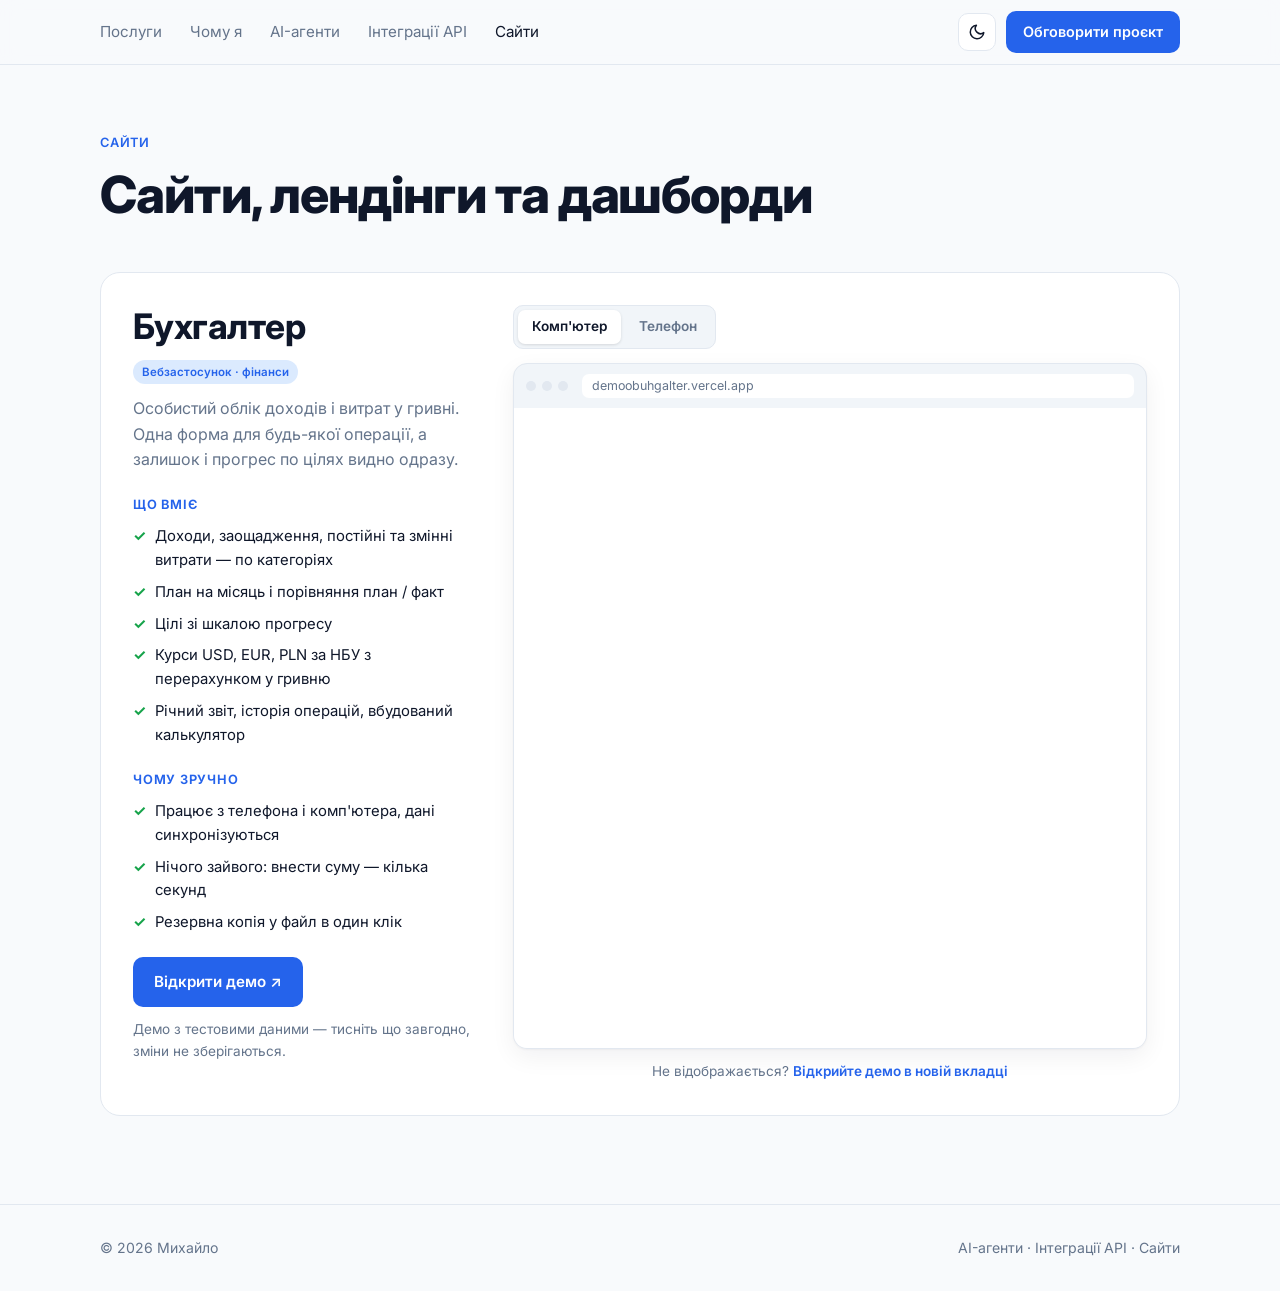
==== sites.html @ 5dda21ce "Сторінка сайтів: демо «Бухгалтер» у вбудованому вікні з описом і перемикачем ПК/телефон Co-Authored-" ====
<!doctype html>
<html lang="uk">
<head>
  <meta charset="utf-8">
  <meta name="viewport" content="width=device-width, initial-scale=1">
  <title>Сайти — Михайло</title>
  <meta name="description" content="Сайти, лендінги та дашборди: приклади робіт.">
  <script>try{var t=localStorage.getItem('theme');if(t)document.documentElement.dataset.theme=t;}catch(e){}</script>
  <link rel="preconnect" href="https://fonts.googleapis.com">
  <link rel="preconnect" href="https://fonts.gstatic.com" crossorigin>
  <link href="https://fonts.googleapis.com/css2?family=Inter:wght@400;500;600;700;800&display=swap" rel="stylesheet">
  <link rel="stylesheet" href="assets/css/style.css?v=7">
</head>
<body>

<header class="nav">
  <div class="container nav-inner">
    <ul class="nav-links">
      <li><a href="index.html#services">Послуги</a></li>
      <li><a href="index.html#why">Чому я</a></li>
      <li><a href="index.html#agents">AI-агенти</a></li>
      <li><a href="index.html#api">Інтеграції API</a></li>
      <li><a href="sites.html" class="active">Сайти</a></li>
    </ul>
    <div class="nav-right">
      <button class="theme-toggle" aria-label="Перемкнути тему" title="Світла / темна тема">
        <svg class="ic-sun" viewBox="0 0 24 24" fill="none" stroke="currentColor" stroke-width="2" stroke-linecap="round"><circle cx="12" cy="12" r="4"/><path d="M12 2v2M12 20v2M4.9 4.9l1.4 1.4M17.7 17.7l1.4 1.4M2 12h2M20 12h2M4.9 19.1l1.4-1.4M17.7 6.3l1.4-1.4"/></svg>
        <svg class="ic-moon" viewBox="0 0 24 24" fill="none" stroke="currentColor" stroke-width="2" stroke-linecap="round" stroke-linejoin="round"><path d="M21 12.8A9 9 0 1 1 11.2 3a7 7 0 0 0 9.8 9.8z"/></svg>
      </button>
      <a href="https://t.me/difuene" class="btn btn-primary nav-cta" target="_blank" rel="noopener">Обговорити проєкт</a>
      <button class="burger" aria-label="Меню">
        <svg width="24" height="24" viewBox="0 0 24 24" fill="none" stroke="currentColor" stroke-width="2"><path d="M4 7h16M4 12h16M4 17h16"/></svg>
      </button>
    </div>
  </div>
</header>

<main>
  <section class="page-hero">
    <div class="container">
      <span class="eyebrow">Сайти</span>
      <h1>Сайти, лендінги та дашборди</h1>
    </div>
  </section>

  <section style="padding-top: 24px;">
    <div class="container">
      <!-- ===== Демо: Бухгалтер ===== -->
      <article class="demo reveal">
        <div class="demo-info">
          <div class="demo-top">
            <h2>Бухгалтер</h2>
            <span class="badge">Вебзастосунок · фінанси</span>
          </div>
          <p class="demo-lead">Особистий облік доходів і витрат у гривні. Одна форма для будь-якої операції, а залишок і прогрес по цілях видно одразу.</p>

          <h3>Що вміє</h3>
          <ul class="demo-list">
            <li>Доходи, заощадження, постійні та змінні витрати — по категоріях</li>
            <li>План на місяць і порівняння план / факт</li>
            <li>Цілі зі шкалою прогресу</li>
            <li>Курси USD, EUR, PLN за НБУ з перерахунком у гривню</li>
            <li>Річний звіт, історія операцій, вбудований калькулятор</li>
          </ul>

          <h3>Чому зручно</h3>
          <ul class="demo-list">
            <li>Працює з телефона і комп'ютера, дані синхронізуються</li>
            <li>Нічого зайвого: внести суму — кілька секунд</li>
            <li>Резервна копія у файл в один клік</li>
          </ul>

          <a href="https://demoobuhgalter.vercel.app/" class="btn btn-primary" target="_blank" rel="noopener">Відкрити демо ↗</a>
          <p class="demo-note">Демо з тестовими даними — тисніть що завгодно, зміни не зберігаються.</p>
        </div>

        <div class="demo-view">
          <div class="device-switch" role="group" aria-label="Розмір перегляду">
            <button class="on" data-device="desktop">Комп'ютер</button>
            <button data-device="mobile">Телефон</button>
          </div>
          <div class="browser-frame" data-device="desktop">
            <div class="browser-bar">
              <i></i><i></i><i></i>
              <a class="url" href="https://demoobuhgalter.vercel.app/" target="_blank" rel="noopener">demoobuhgalter.vercel.app</a>
            </div>
            <iframe src="https://demoobuhgalter.vercel.app/" title="Демо сайту «Бухгалтер»" loading="lazy"></iframe>
          </div>
          <p class="demo-note center">Не відображається? <a href="https://demoobuhgalter.vercel.app/" target="_blank" rel="noopener">Відкрийте демо в новій вкладці</a></p>
        </div>
      </article>

      <!-- Сюди додавати наступні демо (скопіюй блок <article class="demo"> вище) -->
    </div>
  </section>
</main>

<footer>
  <div class="container footer-inner">
    <span>© <span data-year></span> Михайло</span>
    <span>AI-агенти · Інтеграції API · Сайти</span>
  </div>
</footer>

<script src="assets/js/main.js?v=7"></script>
</body>
</html>
---- assets/css/style.css ----
/* ===== Кольори і базові змінні ===== */
:root {
  --bg: #f8fafc;
  --surface: #ffffff;
  --surface-2: #f1f5f9;
  --border: #e2e8f0;
  --text: #0f172a;
  --muted: #64748b;
  --accent: #2563eb;
  --accent-soft: #dbeafe;
  --accent-text: #ffffff;
  --ok: #16a34a;
  --radius: 14px;
  --shadow: 0 1px 2px rgba(15, 23, 42, .04), 0 8px 24px rgba(15, 23, 42, .06);
  --max: 1120px;
}

/* Темна тема: вмикається кнопкою (data-theme="dark") або за налаштуваннями системи */
:root[data-theme="dark"] {
  --bg: #0b1120;
  --surface: #111827;
  --surface-2: #1e293b;
  --border: #1f2a3c;
  --text: #e2e8f0;
  --muted: #94a3b8;
  --accent: #3b82f6;
  --accent-soft: #1e3a5f;
  --shadow: 0 1px 2px rgba(0, 0, 0, .3), 0 8px 24px rgba(0, 0, 0, .25);
  color-scheme: dark;
}
@media (prefers-color-scheme: dark) {
  :root:not([data-theme="light"]) {
    --bg: #0b1120;
    --surface: #111827;
    --surface-2: #1e293b;
    --border: #1f2a3c;
    --text: #e2e8f0;
    --muted: #94a3b8;
    --accent: #3b82f6;
    --accent-soft: #1e3a5f;
    --shadow: 0 1px 2px rgba(0, 0, 0, .3), 0 8px 24px rgba(0, 0, 0, .25);
    color-scheme: dark;
  }
}
body { transition: background-color .25s, color .25s; }

* { box-sizing: border-box; margin: 0; padding: 0; }
html { scroll-behavior: smooth; }
body {
  font-family: "Inter", system-ui, -apple-system, "Segoe UI", sans-serif;
  background: var(--bg);
  color: var(--text);
  line-height: 1.6;
  -webkit-font-smoothing: antialiased;
}
a { color: inherit; text-decoration: none; }
img { max-width: 100%; display: block; }

.container { max-width: var(--max); margin: 0 auto; padding: 0 20px; }
section { padding: 88px 0; }
.section-alt { background: var(--surface); border-block: 1px solid var(--border); }

/* ===== Типографіка ===== */
h1 { font-size: clamp(2rem, 5vw, 3.2rem); line-height: 1.15; letter-spacing: -.02em; font-weight: 800; }
h2 { font-size: clamp(1.6rem, 3.5vw, 2.2rem); line-height: 1.2; letter-spacing: -.015em; font-weight: 750; }
h3 { font-size: 1.1rem; font-weight: 650; }
.lead { font-size: 1.125rem; color: var(--muted); max-width: 560px; }
.eyebrow {
  display: inline-block; font-size: .8rem; font-weight: 600; letter-spacing: .06em;
  text-transform: uppercase; color: var(--accent); margin-bottom: 12px;
}
.section-head { margin-bottom: 40px; max-width: 640px; }
.section-head p { color: var(--muted); margin-top: 10px; }

/* ===== Кнопки ===== */
.btn {
  display: inline-flex; align-items: center; gap: 8px;
  padding: 12px 20px; border-radius: 10px; font-weight: 600; font-size: .95rem;
  border: 1px solid transparent; transition: transform .15s, background .15s, border-color .15s;
}
.btn:hover { transform: translateY(-1px); }
.btn-primary { background: var(--accent); color: var(--accent-text); }
.btn-primary:hover { filter: brightness(1.08); }
.btn-ghost { border-color: var(--border); background: var(--surface); }
.btn-ghost:hover { border-color: var(--accent); }

/* ===== Навігація ===== */
.nav {
  position: sticky; top: 0; z-index: 50;
  background: color-mix(in srgb, var(--bg) 85%, transparent);
  backdrop-filter: blur(10px);
  border-bottom: 1px solid var(--border);
}
.nav-inner { display: flex; align-items: center; justify-content: space-between; height: 64px; }
.logo { font-weight: 800; font-size: 1.1rem; letter-spacing: -.01em; }
.logo span { color: var(--accent); }
.nav-links { display: flex; gap: 28px; list-style: none; font-size: .95rem; color: var(--muted); }
.nav-links a:hover, .nav-links a.active { color: var(--text); }
.nav-cta { padding: 8px 16px; font-size: .9rem; }
.burger { display: none; background: none; border: 0; color: var(--text); cursor: pointer; padding: 6px; }
.nav-right { display: flex; align-items: center; gap: 10px; margin-left: auto; }

/* Перемикач теми */
.theme-toggle {
  width: 38px; height: 38px; border-radius: 10px; cursor: pointer;
  border: 1px solid var(--border); background: var(--surface); color: var(--text);
  display: grid; place-items: center; transition: border-color .15s;
}
.theme-toggle:hover { border-color: var(--accent); }
.theme-toggle svg { width: 18px; height: 18px; }
.theme-toggle .ic-sun { display: none; }
:root[data-theme="dark"] .theme-toggle .ic-sun { display: block; }
:root[data-theme="dark"] .theme-toggle .ic-moon { display: none; }
@media (prefers-color-scheme: dark) {
  :root:not([data-theme="light"]) .theme-toggle .ic-sun { display: block; }
  :root:not([data-theme="light"]) .theme-toggle .ic-moon { display: none; }
}

/* ===== Чому саме я ===== */
.why-grid { display: grid; grid-template-columns: repeat(3, 1fr); gap: 20px; }
.why-stat b { display: block; font-size: 2.6rem; line-height: 1; font-weight: 800; color: var(--accent); letter-spacing: -.02em; }
.why-stat span { display: block; font-weight: 650; margin-top: 6px; }
.why-stat p { margin-top: 10px; }

/* ===== Hero ===== */
.hero { padding: 72px 0 88px; }
.hero-grid { display: grid; grid-template-columns: 1.1fr .9fr; gap: 56px; align-items: center; }
.hero h1 .hl { color: var(--accent); }
.hero .lead { margin: 20px 0 28px; }
.hero-actions { display: flex; gap: 12px; flex-wrap: wrap; }
.hero-stats { display: flex; gap: 32px; margin-top: 40px; }
.hero-stats b { display: block; font-size: 1.5rem; font-weight: 800; }
.hero-stats span { font-size: .85rem; color: var(--muted); }

/* ===== Чат-демо агента ===== */
.chat {
  background: var(--surface); border: 1px solid var(--border); border-radius: 18px;
  box-shadow: var(--shadow); overflow: hidden; max-width: 420px; margin-left: auto; width: 100%;
}
.chat-head { display: flex; align-items: center; gap: 12px; padding: 14px 18px; border-bottom: 1px solid var(--border); }
.chat-avatar {
  width: 38px; height: 38px; border-radius: 50%; background: var(--accent-soft); color: var(--accent);
  display: grid; place-items: center; font-weight: 700; flex: 0 0 auto;
}
.chat-title b { display: block; font-size: .95rem; }
.chat-title small { color: var(--ok); font-size: .8rem; }
.chat-niche {
  margin-left: auto; font-size: .75rem; font-weight: 600; padding: 4px 10px; border-radius: 999px;
  background: var(--surface-2); color: var(--muted); border: 1px solid var(--border);
  transition: opacity .3s; white-space: nowrap;
}
.chat-body {
  padding: 18px; height: 340px; display: flex; flex-direction: column; gap: 10px; overflow: hidden;
  transition: opacity .35s;
}
.chat-body.fade { opacity: 0; }
.msg {
  max-width: 82%; padding: 10px 14px; border-radius: 14px; font-size: .92rem; line-height: 1.45;
  animation: pop .3s ease both; flex: 0 0 auto;
}
.msg.bot { background: var(--surface-2); border-bottom-left-radius: 4px; }
.msg.user { background: var(--accent); color: var(--accent-text); margin-left: auto; border-bottom-right-radius: 4px; }
.msg.system {
  align-self: center; max-width: 100%; font-size: .78rem; color: var(--ok); text-align: center;
  background: transparent; border: 1px dashed var(--ok); border-radius: 999px; padding: 4px 12px;
}
.typing { display: inline-flex; gap: 4px; padding: 14px; }
.typing i { width: 6px; height: 6px; border-radius: 50%; background: var(--muted); animation: blink-dot 1s infinite; }
.typing i:nth-child(2) { animation-delay: .15s; }
.typing i:nth-child(3) { animation-delay: .3s; }
.chat-dots { display: flex; justify-content: center; gap: 6px; padding: 0 0 14px; }
.chat-dots i { width: 6px; height: 6px; border-radius: 999px; background: var(--border); transition: width .3s, background .3s; }
.chat-dots i.on { width: 18px; background: var(--accent); }
@keyframes pop { from { opacity: 0; transform: translateY(6px); } to { opacity: 1; transform: none; } }
@keyframes blink-dot { 0%, 100% { opacity: .3; } 50% { opacity: 1; } }

/* ===== Картки ===== */
.grid-3 { display: grid; grid-template-columns: repeat(3, 1fr); gap: 20px; }
.grid-3:empty, .grid-2:empty { display: none; }
.grid-2 { display: grid; grid-template-columns: repeat(2, 1fr); gap: 20px; }
.card {
  background: var(--surface); border: 1px solid var(--border); border-radius: var(--radius);
  padding: 24px; transition: border-color .2s, transform .2s, box-shadow .2s;
}
.card:hover { border-color: color-mix(in srgb, var(--accent) 45%, var(--border)); transform: translateY(-2px); box-shadow: var(--shadow); }
.card p { color: var(--muted); font-size: .95rem; margin-top: 8px; }
.icon {
  width: 44px; height: 44px; border-radius: 12px; background: var(--accent-soft); color: var(--accent);
  display: grid; place-items: center; margin-bottom: 16px;
}
.icon svg { width: 22px; height: 22px; }
.card-link { display: inline-block; margin-top: 16px; font-weight: 600; font-size: .9rem; color: var(--accent); }
.card-link:hover { text-decoration: underline; }

.tags { display: flex; flex-wrap: wrap; gap: 6px; margin-top: 16px; }
.tag {
  font-size: .75rem; font-weight: 500; padding: 3px 10px; border-radius: 999px;
  background: var(--surface-2); color: var(--muted); border: 1px solid var(--border);
}

/* Картка проєкту */
.project .project-top { display: flex; justify-content: space-between; align-items: flex-start; gap: 12px; }
.badge {
  font-size: .72rem; font-weight: 600; padding: 3px 9px; border-radius: 999px;
  background: var(--accent-soft); color: var(--accent); white-space: nowrap;
}
.project ul { list-style: none; margin-top: 14px; display: grid; gap: 6px; }
.project li { font-size: .9rem; color: var(--muted); padding-left: 20px; position: relative; }
.project li::before { content: "✓"; position: absolute; left: 0; color: var(--ok); font-weight: 700; }

/* ===== Схема інтеграції API ===== */
.flow {
  display: flex; align-items: center; justify-content: space-between; gap: 8px;
  background: var(--surface); border: 1px solid var(--border); border-radius: var(--radius);
  padding: 28px; margin-bottom: 28px;
}
.flow-node { text-align: center; flex: 0 0 auto; min-width: 120px; }
.flow-node .icon { margin: 0 auto 10px; }
.flow-node b { display: block; font-size: .95rem; }
.flow-node small { color: var(--muted); font-size: .8rem; }
.flow-line { flex: 1; height: 2px; background: var(--border); position: relative; overflow: hidden; border-radius: 2px; }
.flow-line::after {
  content: ""; position: absolute; top: 0; left: -30%; width: 30%; height: 100%;
  background: var(--accent); border-radius: 2px; animation: flow 1.8s linear infinite;
}
.flow-line:nth-of-type(4)::after { animation-delay: .6s; }
.flow-line:nth-of-type(6)::after { animation-delay: 1.2s; }
@keyframes flow { to { left: 100%; } }

/* ===== Кроки ===== */
.steps { display: grid; grid-template-columns: repeat(4, 1fr); gap: 20px; counter-reset: step; }
.step { position: relative; padding-top: 52px; }
.step::before {
  counter-increment: step; content: "0" counter(step);
  position: absolute; top: 0; left: 0; font-size: 1.8rem; font-weight: 800; color: var(--accent); opacity: .85;
}
.step p { color: var(--muted); font-size: .93rem; margin-top: 6px; }

/* ===== CTA / контакти ===== */
.cta {
  background: var(--accent); color: var(--accent-text); border-radius: 20px;
  padding: 48px; display: flex; align-items: center; justify-content: space-between; gap: 32px;
}
.cta p { opacity: .85; margin-top: 8px; max-width: 480px; }
.cta-links { display: flex; gap: 12px; flex-wrap: wrap; }
.cta .btn { background: #fff; color: #1e3a8a; }
.cta .btn.btn-outline { background: transparent; color: #fff; border-color: rgba(255, 255, 255, .5); }

footer { padding: 32px 0; color: var(--muted); font-size: .88rem; border-top: 1px solid var(--border); }
.footer-inner { display: flex; justify-content: space-between; flex-wrap: wrap; gap: 12px; }

/* ===== Сторінка сайтів ===== */
.page-hero { padding: 64px 0 24px; }
.page-hero .lead { margin-top: 14px; }

.site-card { padding: 0; overflow: hidden; display: flex; flex-direction: column; }
.site-card .site-info { padding: 22px 24px 24px; flex: 1; display: flex; flex-direction: column; }
.site-card .site-info .actions { margin-top: auto; padding-top: 18px; display: flex; gap: 16px; }

/* Мокап браузера (заглушка замість скріншота) */
.browser { background: var(--surface-2); border-bottom: 1px solid var(--border); }
.browser-bar { display: flex; align-items: center; gap: 6px; padding: 10px 12px; }
.browser-bar i { width: 9px; height: 9px; border-radius: 50%; background: var(--border); }
.browser-bar .url {
  flex: 1; margin-left: 8px; height: 20px; border-radius: 6px; background: var(--surface);
  font-size: .7rem; color: var(--muted); display: flex; align-items: center; padding: 0 10px;
}
.preview { height: 200px; position: relative; overflow: hidden; }
.preview img { width: 100%; height: 100%; object-fit: cover; object-position: top; }
/* Схематичні "сторінки" — поки немає реальних скріншотів */
.mock { position: absolute; inset: 0; padding: 18px; display: flex; flex-direction: column; gap: 10px; }
.mock .m-nav { height: 10px; width: 40%; border-radius: 4px; background: rgba(255,255,255,.7); }
.mock .m-title { height: 18px; width: 70%; border-radius: 5px; background: rgba(255,255,255,.95); margin-top: 14px; }
.mock .m-text { height: 8px; width: 55%; border-radius: 4px; background: rgba(255,255,255,.6); }
.mock .m-row { display: flex; gap: 10px; margin-top: auto; }
.mock .m-box { flex: 1; height: 54px; border-radius: 8px; background: rgba(255,255,255,.35); }
.mock-warm { background: linear-gradient(135deg, #f59e0b, #ef4444); }
.mock-blue { background: linear-gradient(135deg, #2563eb, #0ea5e9); }
.mock-dark { background: linear-gradient(135deg, #0f172a, #334155); }
.mock-green { background: linear-gradient(135deg, #059669, #14b8a6); }
.mock-violet { background: linear-gradient(135deg, #7c3aed, #6366f1); }
.mock-slate { background: linear-gradient(135deg, #475569, #94a3b8); }

.filter { display: flex; gap: 8px; flex-wrap: wrap; margin-bottom: 28px; }
.filter button {
  font: inherit; font-size: .88rem; padding: 7px 14px; border-radius: 999px; cursor: pointer;
  border: 1px solid var(--border); background: var(--surface); color: var(--muted);
}
.filter button.on { background: var(--accent); border-color: var(--accent); color: var(--accent-text); }

.includes { display: grid; grid-template-columns: repeat(4, 1fr); gap: 16px; }
.includes .card { padding: 20px; }
.includes h3 { font-size: 1rem; }

/* ===== Демо сайту з вбудованим вікном ===== */
.demo {
  display: grid; grid-template-columns: 340px 1fr; gap: 40px; align-items: start;
  background: var(--surface); border: 1px solid var(--border); border-radius: 20px; padding: 32px;
}
.demo-top { display: flex; align-items: center; gap: 12px; flex-wrap: wrap; }
.demo-lead { color: var(--muted); margin: 12px 0 22px; }
.demo-info h3 { font-size: .8rem; text-transform: uppercase; letter-spacing: .06em; color: var(--accent); margin-bottom: 10px; }
.demo-list { list-style: none; display: grid; gap: 8px; margin-bottom: 22px; }
.demo-list li { font-size: .93rem; padding-left: 22px; position: relative; }
.demo-list li::before { content: "✓"; position: absolute; left: 0; color: var(--ok); font-weight: 700; }
.demo-note { font-size: .85rem; color: var(--muted); margin-top: 12px; }
.demo-note.center { text-align: center; }
.demo-note a { color: var(--accent); font-weight: 600; }
.demo-note a:hover { text-decoration: underline; }

.demo-view { min-width: 0; }
.device-switch {
  display: inline-flex; padding: 4px; gap: 4px; margin-bottom: 14px;
  background: var(--surface-2); border: 1px solid var(--border); border-radius: 10px;
}
.device-switch button {
  font: inherit; font-size: .85rem; font-weight: 600; padding: 6px 14px; border-radius: 7px;
  border: 0; background: transparent; color: var(--muted); cursor: pointer;
}
.device-switch button.on { background: var(--surface); color: var(--text); box-shadow: 0 1px 3px rgba(0,0,0,.12); }

.browser-frame {
  border: 1px solid var(--border); border-radius: 14px; overflow: hidden; background: var(--surface-2);
  box-shadow: var(--shadow); margin: 0 auto; width: 100%; transition: max-width .35s ease;
}
.browser-frame[data-device="mobile"] { max-width: 390px; border-radius: 28px; }
.browser-frame .browser-bar { display: flex; align-items: center; gap: 6px; padding: 10px 12px; }
.browser-frame .browser-bar i { width: 10px; height: 10px; border-radius: 50%; background: var(--border); }
.browser-frame .url {
  flex: 1; margin-left: 8px; height: 24px; border-radius: 7px; background: var(--surface);
  font-size: .78rem; color: var(--muted); display: flex; align-items: center; padding: 0 10px;
  overflow: hidden; white-space: nowrap; text-overflow: ellipsis;
}
.browser-frame .url:hover { color: var(--accent); }
.browser-frame iframe { display: block; width: 100%; height: 640px; border: 0; background: #fff; }
.browser-frame[data-device="mobile"] iframe { height: 720px; }

@media (max-width: 960px) {
  .demo { grid-template-columns: 1fr; padding: 24px; gap: 28px; }
}
@media (max-width: 720px) {
  .demo { padding: 20px; }
  .device-switch { display: none; }
  .browser-frame iframe { height: 620px; }
}

/* ===== Поява при скролі ===== */
.reveal { opacity: 0; transform: translateY(16px); transition: opacity .6s, transform .6s; }
.reveal.in { opacity: 1; transform: none; }

/* ===== Адаптив ===== */
@media (max-width: 960px) {
  .hero-grid { grid-template-columns: 1fr; }
  .chat { margin: 0 auto; }
  .grid-3, .steps, .includes, .why-grid { grid-template-columns: repeat(2, 1fr); }
  .cta { flex-direction: column; align-items: flex-start; }
}
@media (max-width: 720px) {
  section { padding: 64px 0; }
  .nav-links, .nav-cta { display: none; }
  .burger { display: block; }
  .nav.open .nav-links {
    display: flex; flex-direction: column; gap: 4px; position: absolute; top: 64px; left: 0; right: 0;
    background: var(--surface); border-bottom: 1px solid var(--border); padding: 12px 20px 18px;
  }
  .nav.open .nav-links a { display: block; padding: 10px 0; }
  .grid-3, .grid-2, .steps, .includes, .why-grid { grid-template-columns: 1fr; }
  .flow { flex-direction: column; }
  .flow-line { width: 2px; height: 28px; flex: 0 0 28px; }
  .flow-line::after { width: 100%; height: 30%; left: 0; top: -30%; animation-name: flow-v; }
  .hero-stats { gap: 22px; }
  .cta { padding: 32px 24px; }
}
@keyframes flow-v { to { top: 100%; } }

@media (prefers-reduced-motion: reduce) {
  *, *::before, *::after { animation: none !important; transition: none !important; }
  .reveal { opacity: 1; transform: none; }
}
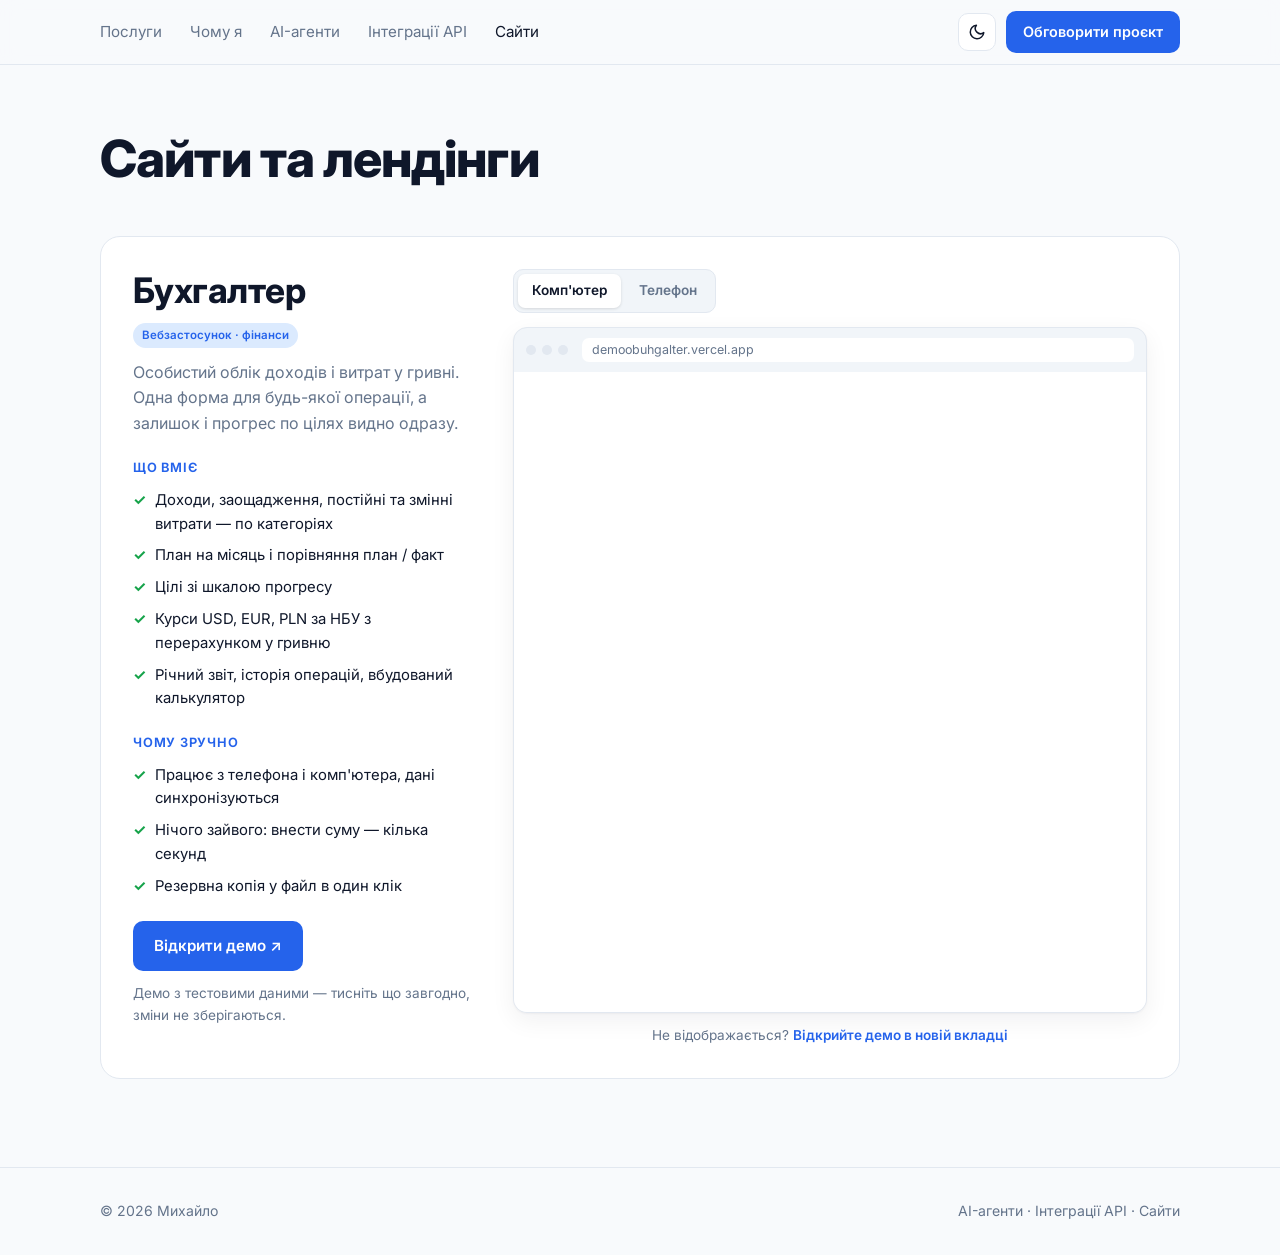
==== commit 702e6ca8: "Сайти: заголовок «Сайти та лендінги», прибрано дубль-підпис Co-Authored-By: Claude Opus 5.5 <noreply" ====
--- a/sites.html
+++ b/sites.html
@@ -4,7 +4,7 @@
   <meta charset="utf-8">
   <meta name="viewport" content="width=device-width, initial-scale=1">
   <title>Сайти — Михайло</title>
-  <meta name="description" content="Сайти, лендінги та дашборди: приклади робіт.">
+  <meta name="description" content="Сайти та лендінги: приклади робіт.">
   <script>try{var t=localStorage.getItem('theme');if(t)document.documentElement.dataset.theme=t;}catch(e){}</script>
   <link rel="preconnect" href="https://fonts.googleapis.com">
   <link rel="preconnect" href="https://fonts.gstatic.com" crossorigin>
@@ -38,8 +38,7 @@
 <main>
   <section class="page-hero">
     <div class="container">
-      <span class="eyebrow">Сайти</span>
-      <h1>Сайти, лендінги та дашборди</h1>
+      <h1>Сайти та лендінги</h1>
     </div>
   </section>
 
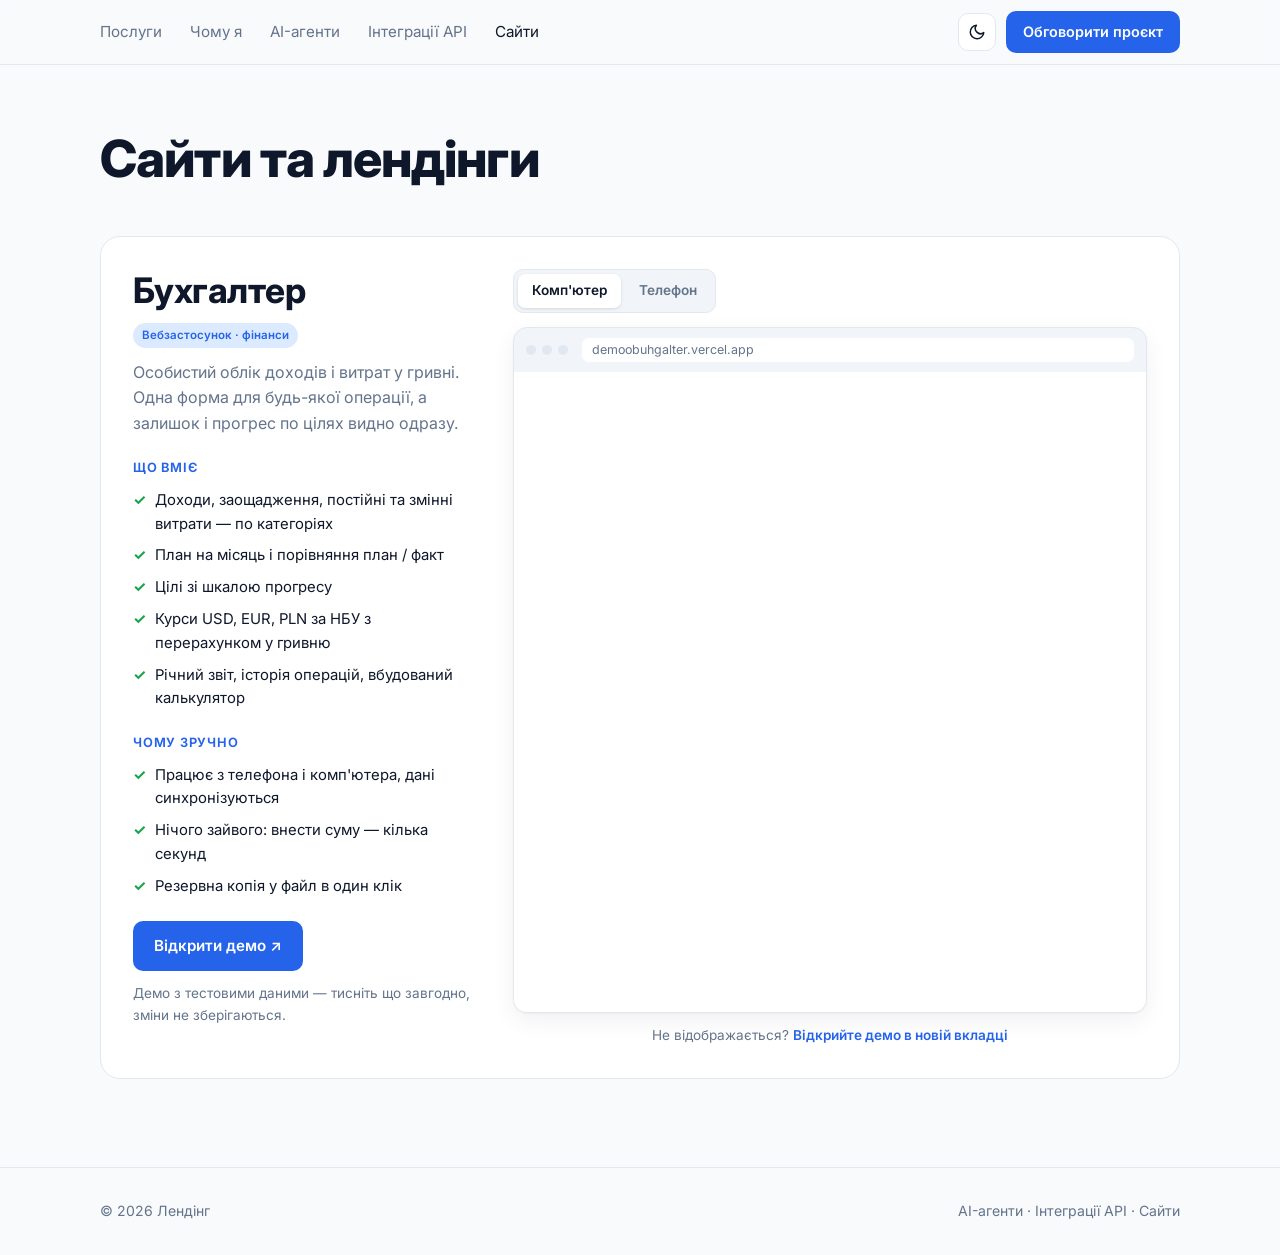
==== commit 12a63d71: "Футер: Лендінг замість імені Co-Authored-By: Claude Opus 5.5 <noreply@anthropic.com> Claude-Session:" ====
--- a/sites.html
+++ b/sites.html
@@ -3,13 +3,13 @@
 <head>
   <meta charset="utf-8">
   <meta name="viewport" content="width=device-width, initial-scale=1">
-  <title>Сайти — Михайло</title>
+  <title>Сайти — Лендінг</title>
   <meta name="description" content="Сайти та лендінги: приклади робіт.">
   <script>try{var t=localStorage.getItem('theme');if(t)document.documentElement.dataset.theme=t;}catch(e){}</script>
   <link rel="preconnect" href="https://fonts.googleapis.com">
   <link rel="preconnect" href="https://fonts.gstatic.com" crossorigin>
   <link href="https://fonts.googleapis.com/css2?family=Inter:wght@400;500;600;700;800&display=swap" rel="stylesheet">
-  <link rel="stylesheet" href="assets/css/style.css?v=7">
+  <link rel="stylesheet" href="assets/css/style.css?v=8">
 </head>
 <body>
 
@@ -96,11 +96,11 @@
 
 <footer>
   <div class="container footer-inner">
-    <span>© <span data-year></span> Михайло</span>
+    <span>© <span data-year></span> Лендінг</span>
     <span>AI-агенти · Інтеграції API · Сайти</span>
   </div>
 </footer>
 
-<script src="assets/js/main.js?v=7"></script>
+<script src="assets/js/main.js?v=8"></script>
 </body>
 </html>
--- a/assets/css/style.css
+++ b/assets/css/style.css
@@ -242,7 +242,10 @@
   padding: 48px; display: flex; align-items: center; justify-content: space-between; gap: 32px;
 }
 .cta p { opacity: .85; margin-top: 8px; max-width: 480px; }
-.cta-links { display: flex; gap: 12px; flex-wrap: wrap; }
+.cta-links { display: flex; gap: 12px; flex-wrap: wrap; align-items: center; }
+.cta-arrow { display: inline-flex; color: #fff; margin-right: 4px; animation: nudge 1.4s ease-in-out infinite; }
+.cta-arrow svg { width: 44px; height: 22px; }
+@keyframes nudge { 0%, 100% { transform: translateX(0); } 50% { transform: translateX(8px); } }
 .cta .btn { background: #fff; color: #1e3a8a; }
 .cta .btn.btn-outline { background: transparent; color: #fff; border-color: rgba(255, 255, 255, .5); }
 
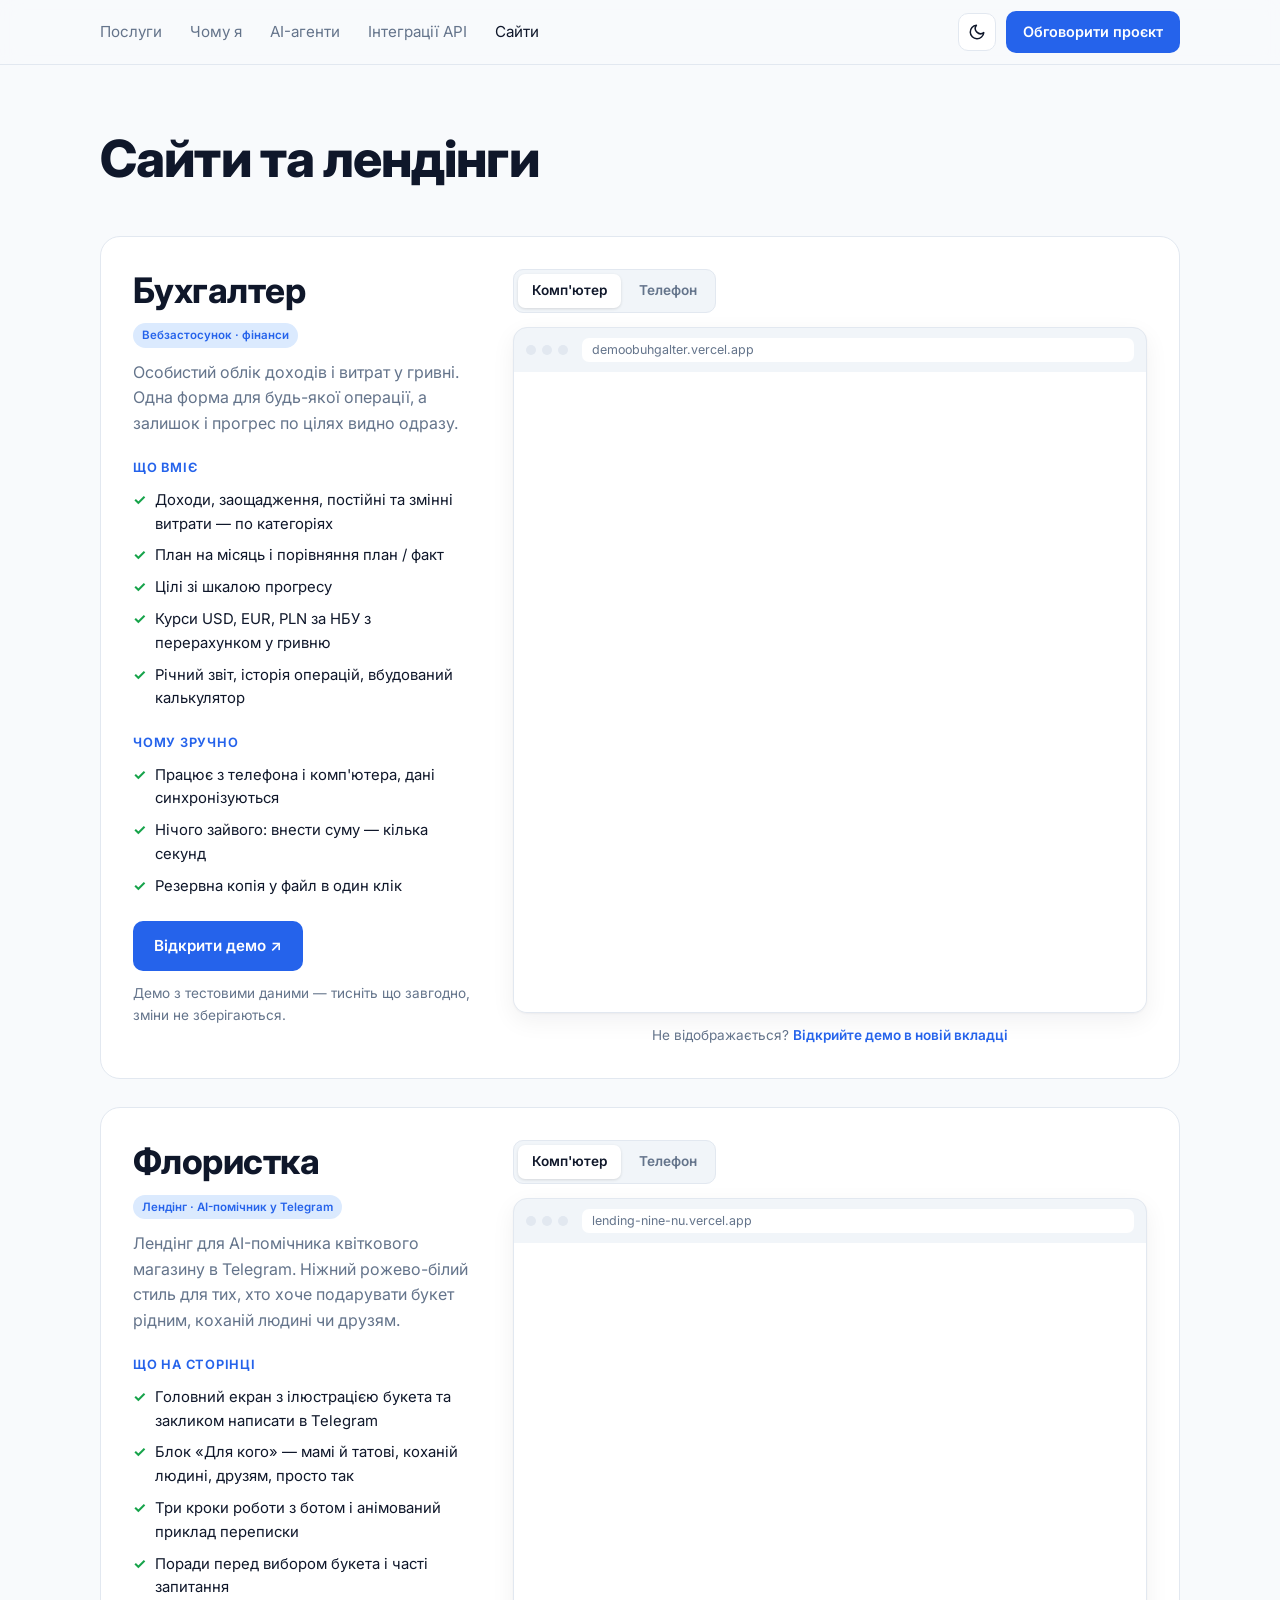
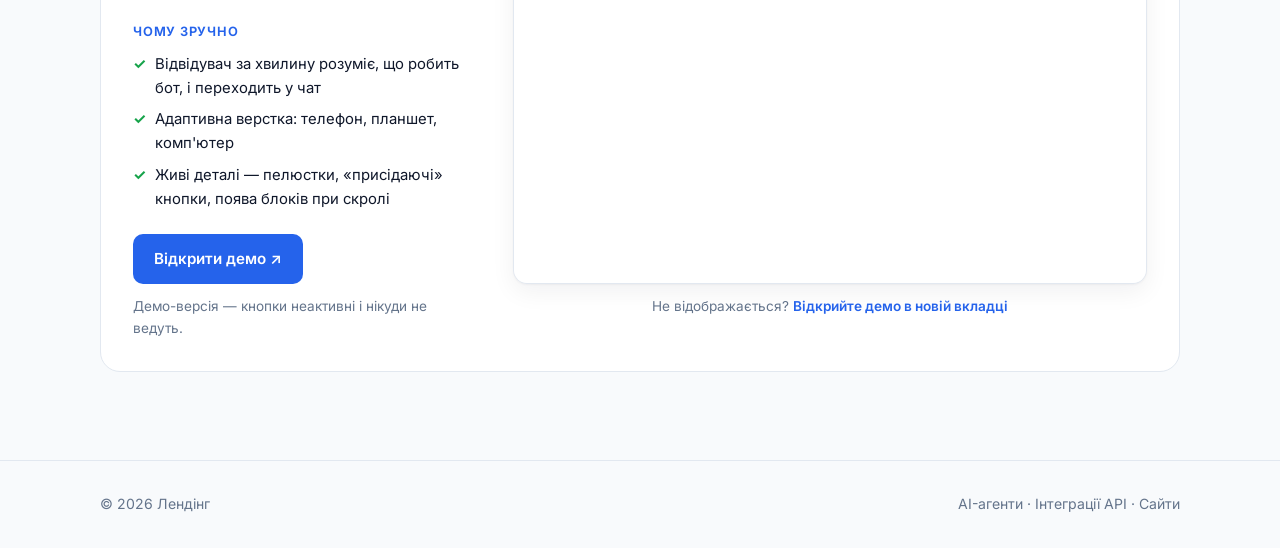
==== commit 7da38240: "Сайти: додано демо лендінгу «Флористка» Co-Authored-By: Claude Opus 5.5 <noreply@anthropic.com> Clau" ====
--- a/sites.html
+++ b/sites.html
@@ -9,7 +9,7 @@
   <link rel="preconnect" href="https://fonts.googleapis.com">
   <link rel="preconnect" href="https://fonts.gstatic.com" crossorigin>
   <link href="https://fonts.googleapis.com/css2?family=Inter:wght@400;500;600;700;800&display=swap" rel="stylesheet">
-  <link rel="stylesheet" href="assets/css/style.css?v=8">
+  <link rel="stylesheet" href="assets/css/style.css?v=9">
 </head>
 <body>
 
@@ -89,6 +89,50 @@
         </div>
       </article>
 
+      <!-- ===== Демо: Флористка ===== -->
+      <article class="demo reveal">
+        <div class="demo-info">
+          <div class="demo-top">
+            <h2>Флористка</h2>
+            <span class="badge">Лендінг · AI-помічник у Telegram</span>
+          </div>
+          <p class="demo-lead">Лендінг для AI-помічника квіткового магазину в Telegram. Ніжний рожево-білий стиль для тих, хто хоче подарувати букет рідним, коханій людині чи друзям.</p>
+
+          <h3>Що на сторінці</h3>
+          <ul class="demo-list">
+            <li>Головний екран з ілюстрацією букета та закликом написати в Telegram</li>
+            <li>Блок «Для кого» — мамі й татові, коханій людині, друзям, просто так</li>
+            <li>Три кроки роботи з ботом і анімований приклад переписки</li>
+            <li>Поради перед вибором букета і часті запитання</li>
+          </ul>
+
+          <h3>Чому зручно</h3>
+          <ul class="demo-list">
+            <li>Відвідувач за хвилину розуміє, що робить бот, і переходить у чат</li>
+            <li>Адаптивна верстка: телефон, планшет, комп'ютер</li>
+            <li>Живі деталі — пелюстки, «присідаючі» кнопки, поява блоків при скролі</li>
+          </ul>
+
+          <a href="https://lending-nine-nu.vercel.app/" class="btn btn-primary" target="_blank" rel="noopener">Відкрити демо ↗</a>
+          <p class="demo-note">Демо-версія — кнопки неактивні і нікуди не ведуть.</p>
+        </div>
+
+        <div class="demo-view">
+          <div class="device-switch" role="group" aria-label="Розмір перегляду">
+            <button class="on" data-device="desktop">Комп'ютер</button>
+            <button data-device="mobile">Телефон</button>
+          </div>
+          <div class="browser-frame" data-device="desktop">
+            <div class="browser-bar">
+              <i></i><i></i><i></i>
+              <a class="url" href="https://lending-nine-nu.vercel.app/" target="_blank" rel="noopener">lending-nine-nu.vercel.app</a>
+            </div>
+            <iframe src="https://lending-nine-nu.vercel.app/" title="Демо лендінгу «Флористка»" loading="lazy"></iframe>
+          </div>
+          <p class="demo-note center">Не відображається? <a href="https://lending-nine-nu.vercel.app/" target="_blank" rel="noopener">Відкрийте демо в новій вкладці</a></p>
+        </div>
+      </article>
+
       <!-- Сюди додавати наступні демо (скопіюй блок <article class="demo"> вище) -->
     </div>
   </section>
@@ -101,6 +145,6 @@
   </div>
 </footer>
 
-<script src="assets/js/main.js?v=8"></script>
+<script src="assets/js/main.js?v=9"></script>
 </body>
 </html>
--- a/assets/css/style.css
+++ b/assets/css/style.css
@@ -300,6 +300,7 @@
   display: grid; grid-template-columns: 340px 1fr; gap: 40px; align-items: start;
   background: var(--surface); border: 1px solid var(--border); border-radius: 20px; padding: 32px;
 }
+.demo + .demo { margin-top: 28px; }
 .demo-top { display: flex; align-items: center; gap: 12px; flex-wrap: wrap; }
 .demo-lead { color: var(--muted); margin: 12px 0 22px; }
 .demo-info h3 { font-size: .8rem; text-transform: uppercase; letter-spacing: .06em; color: var(--accent); margin-bottom: 10px; }
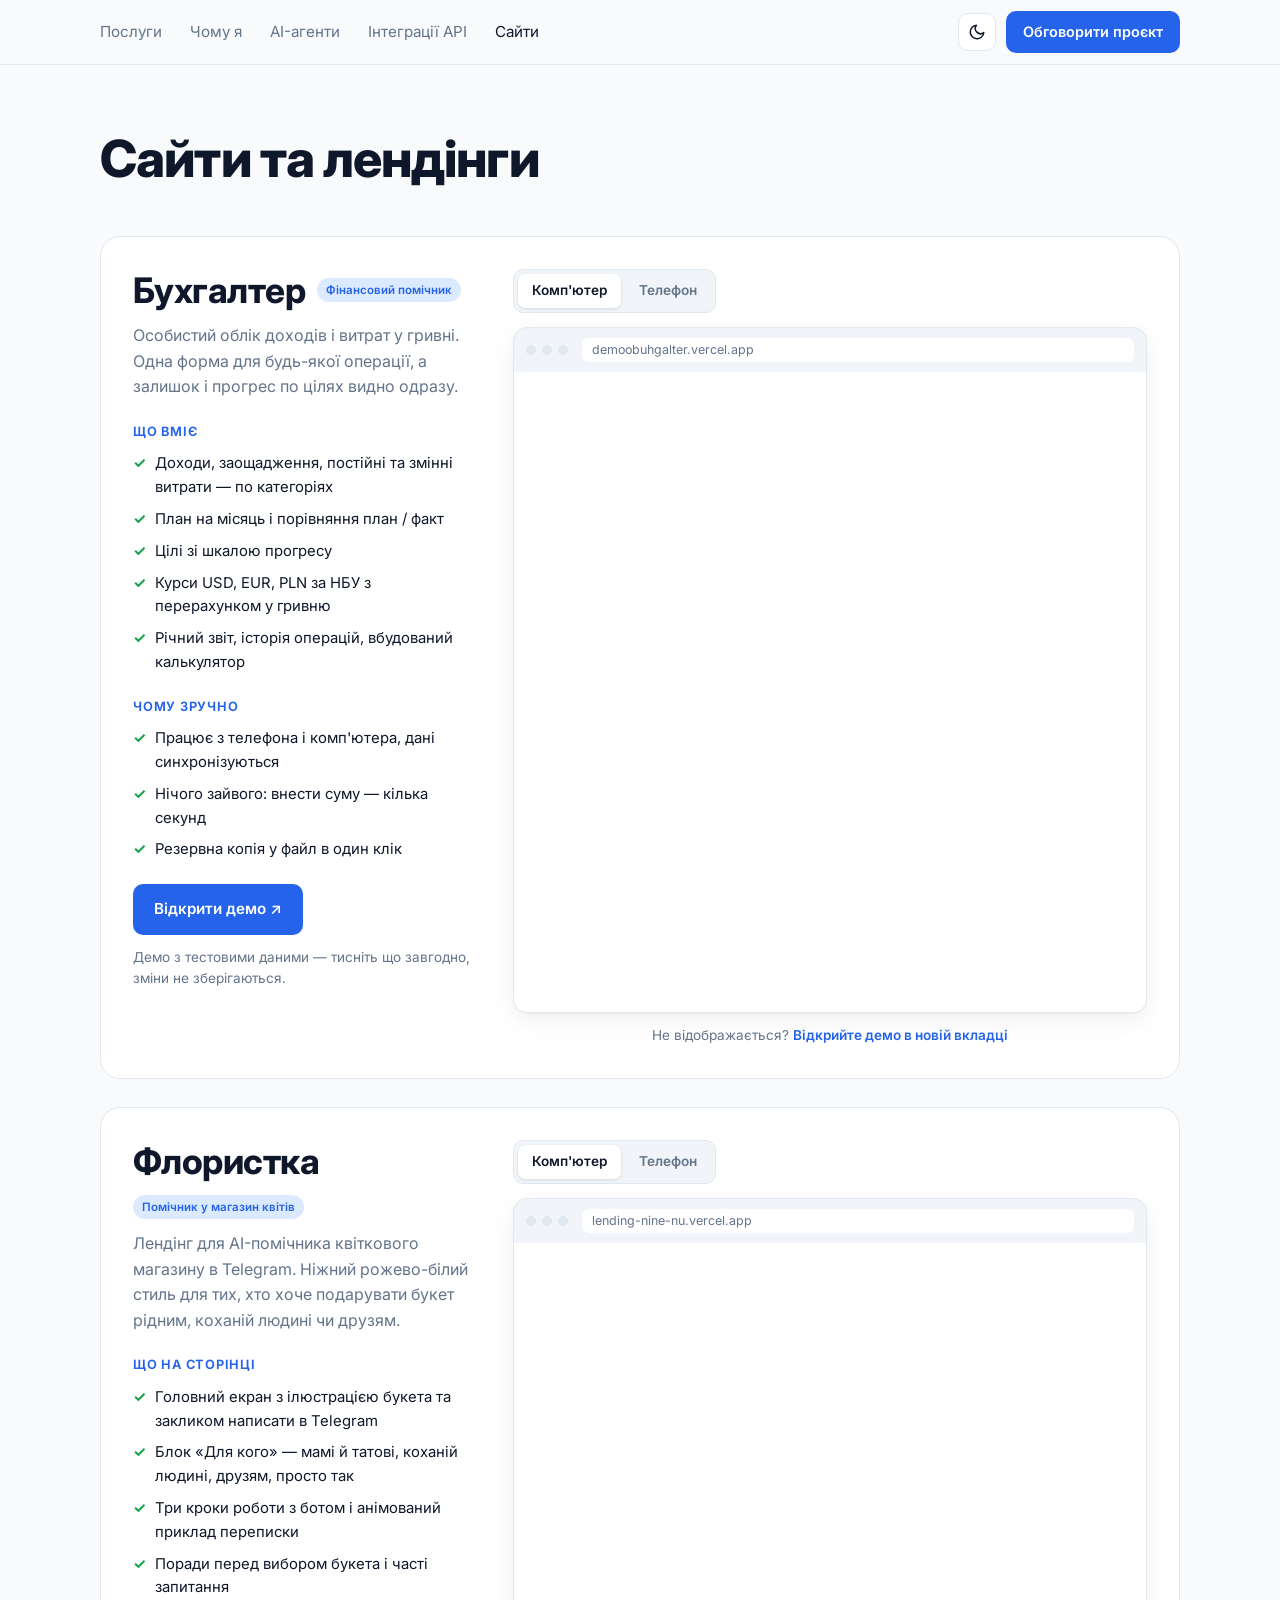
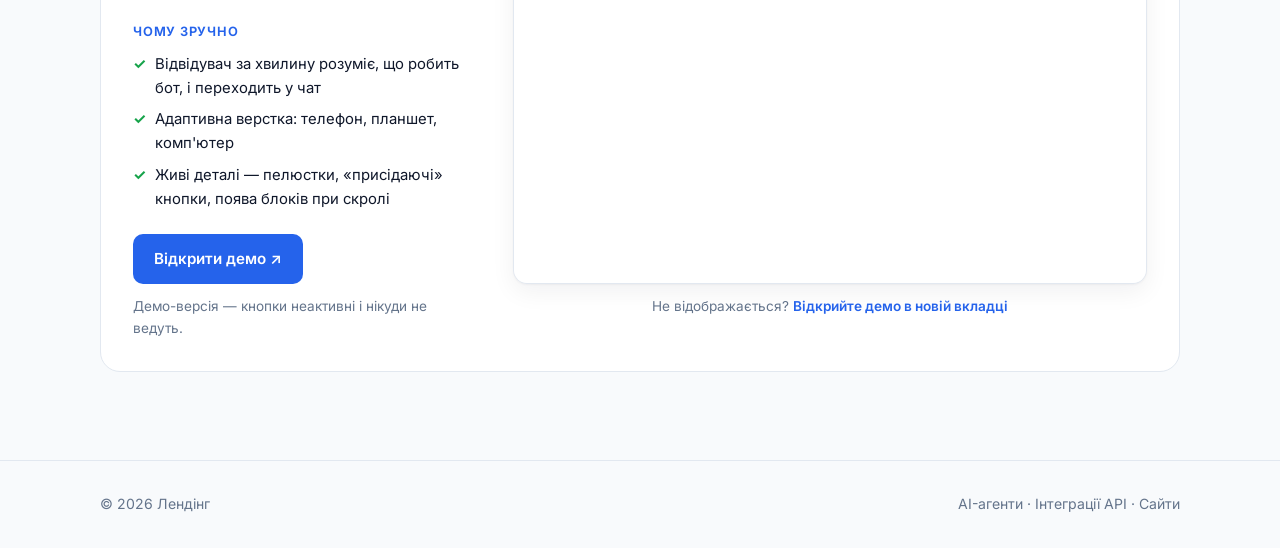
==== commit 881955d1: "Сайти: нові підписи бейджів Co-Authored-By: Claude Opus 5.5 <noreply@anthropic.com> Claude-Session: " ====
--- a/sites.html
+++ b/sites.html
@@ -49,7 +49,7 @@
         <div class="demo-info">
           <div class="demo-top">
             <h2>Бухгалтер</h2>
-            <span class="badge">Вебзастосунок · фінанси</span>
+            <span class="badge">Фінансовий помічник</span>
           </div>
           <p class="demo-lead">Особистий облік доходів і витрат у гривні. Одна форма для будь-якої операції, а залишок і прогрес по цілях видно одразу.</p>
 
@@ -94,7 +94,7 @@
         <div class="demo-info">
           <div class="demo-top">
             <h2>Флористка</h2>
-            <span class="badge">Лендінг · AI-помічник у Telegram</span>
+            <span class="badge">Помічник у магазин квітів</span>
           </div>
           <p class="demo-lead">Лендінг для AI-помічника квіткового магазину в Telegram. Ніжний рожево-білий стиль для тих, хто хоче подарувати букет рідним, коханій людині чи друзям.</p>
 
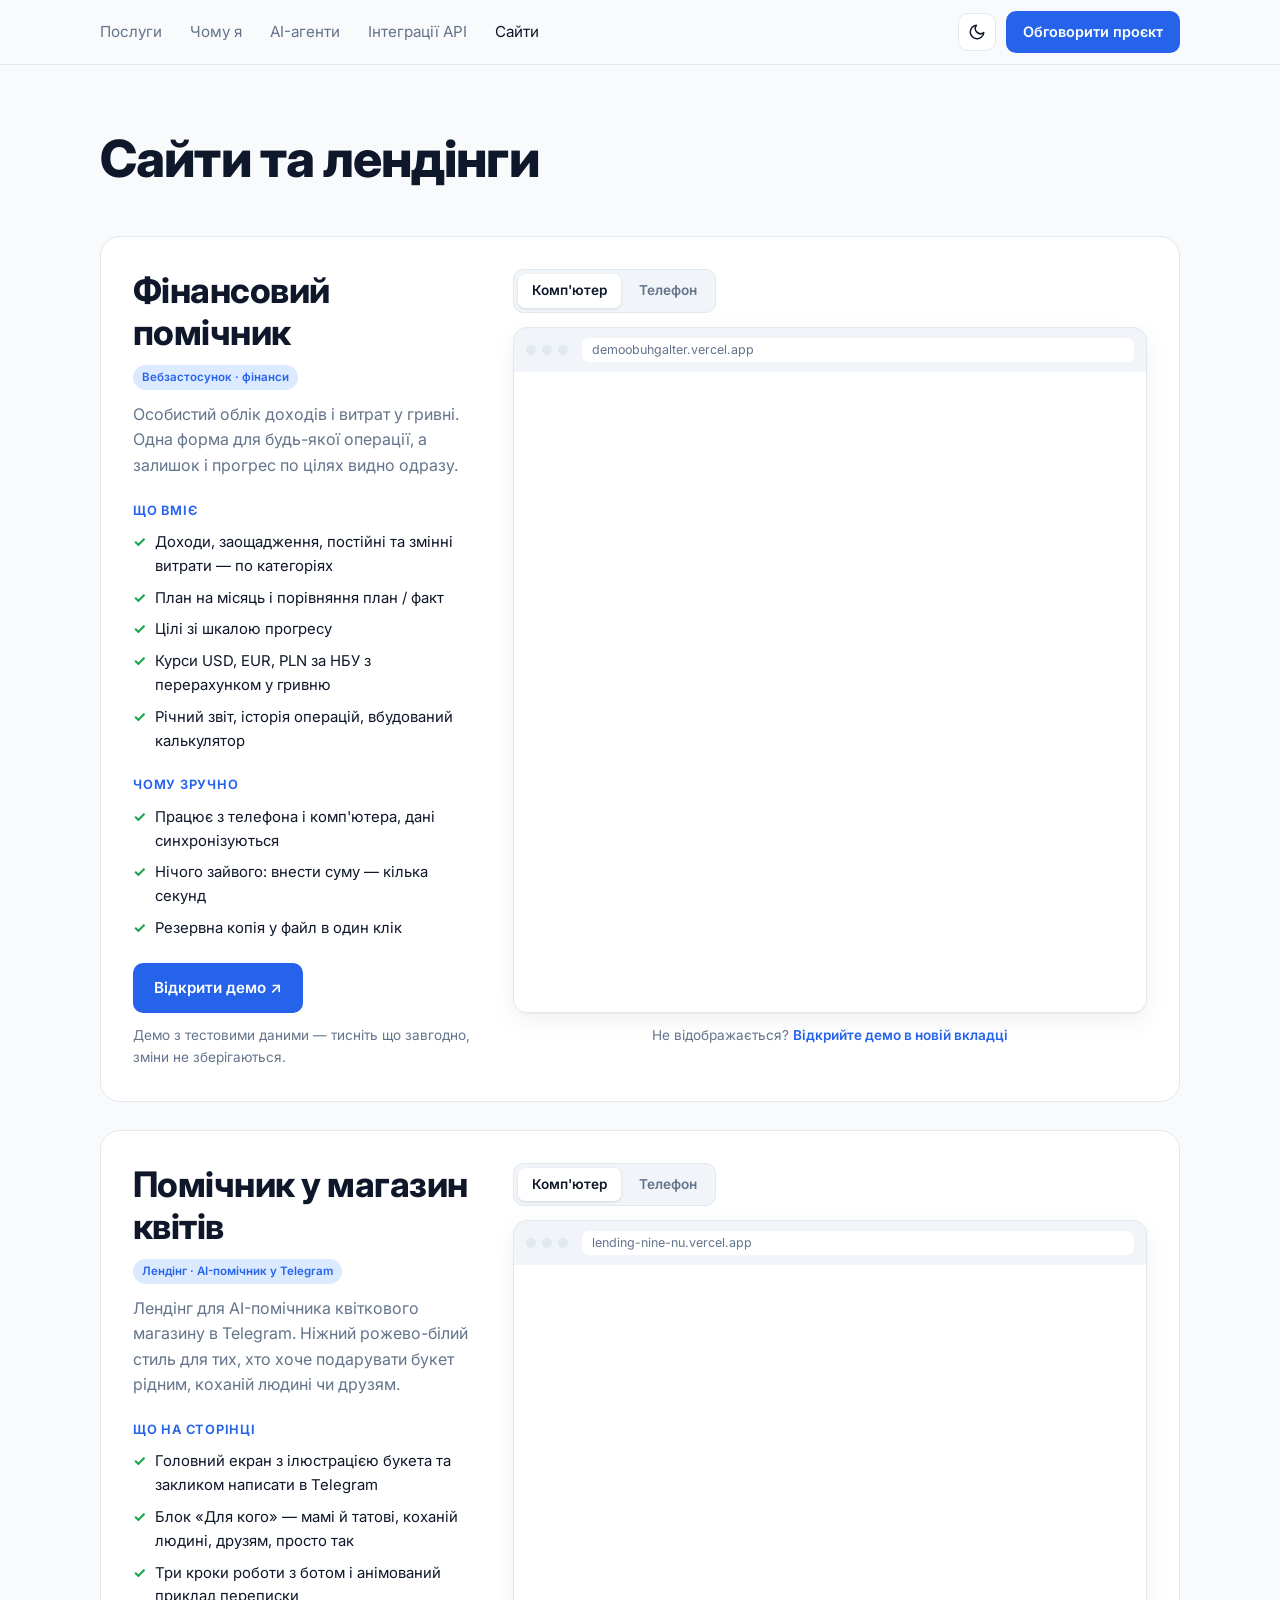
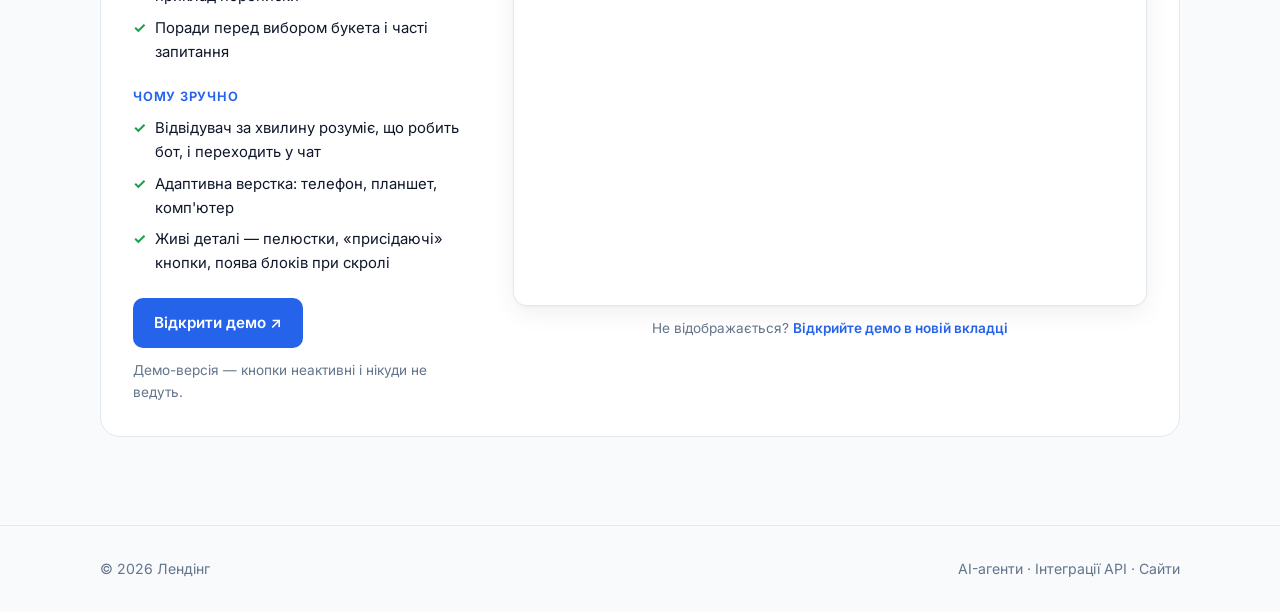
==== commit b9eddddf: "Сайти: повернуто бейджі, нові назви карток Co-Authored-By: Claude Opus 5.5 <noreply@anthropic.com> C" ====
--- a/sites.html
+++ b/sites.html
@@ -48,8 +48,8 @@
       <article class="demo reveal">
         <div class="demo-info">
           <div class="demo-top">
-            <h2>Бухгалтер</h2>
-            <span class="badge">Фінансовий помічник</span>
+            <h2>Фінансовий помічник</h2>
+            <span class="badge">Вебзастосунок · фінанси</span>
           </div>
           <p class="demo-lead">Особистий облік доходів і витрат у гривні. Одна форма для будь-якої операції, а залишок і прогрес по цілях видно одразу.</p>
 
@@ -93,8 +93,8 @@
       <article class="demo reveal">
         <div class="demo-info">
           <div class="demo-top">
-            <h2>Флористка</h2>
-            <span class="badge">Помічник у магазин квітів</span>
+            <h2>Помічник у магазин квітів</h2>
+            <span class="badge">Лендінг · AI-помічник у Telegram</span>
           </div>
           <p class="demo-lead">Лендінг для AI-помічника квіткового магазину в Telegram. Ніжний рожево-білий стиль для тих, хто хоче подарувати букет рідним, коханій людині чи друзям.</p>
 
